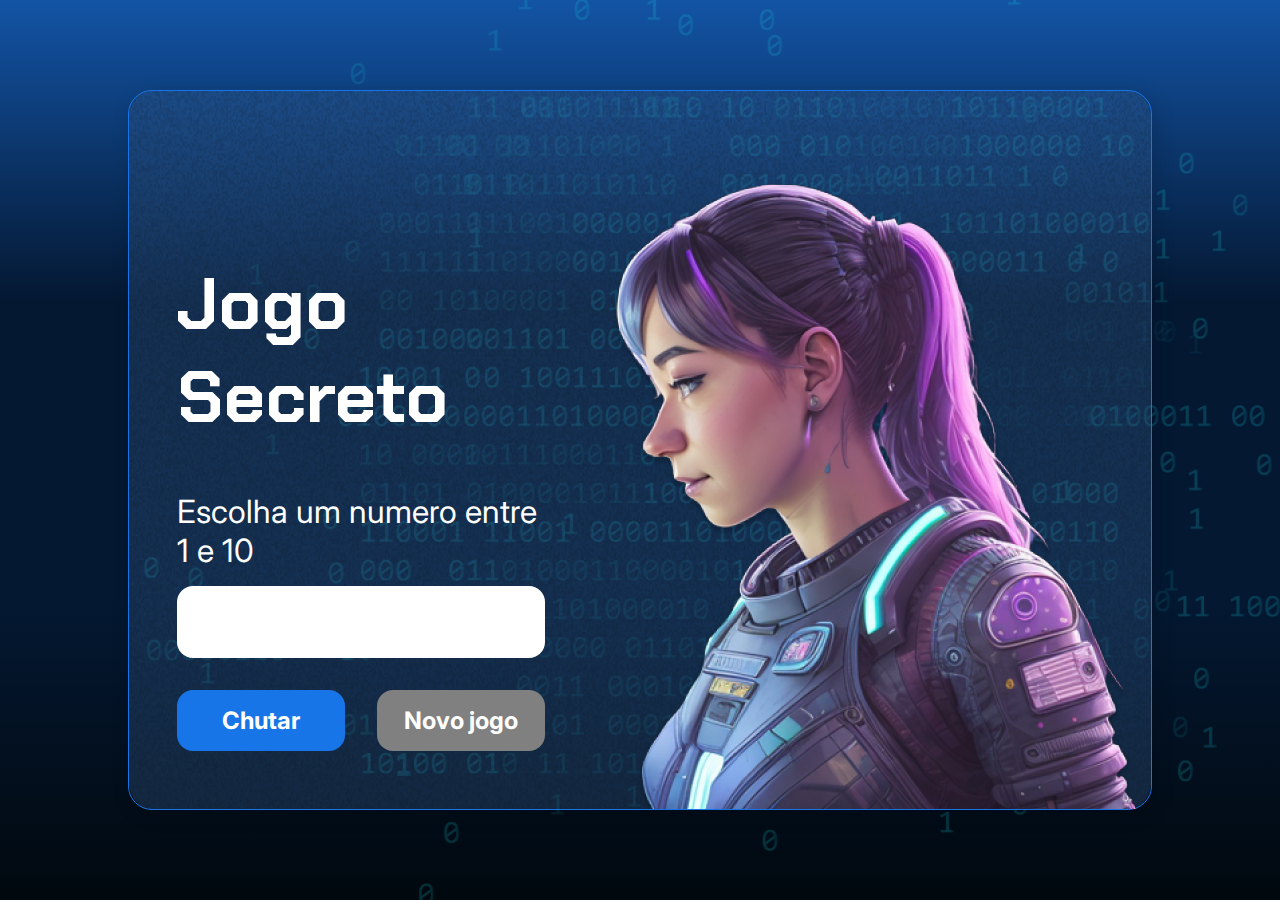
==== index.html @ 3c9b4053 "Arquivos do curso" ====
<!DOCTYPE html>
<html lang="pt-br">
  <head>
    <meta charset="UTF-8" />
    <meta name="viewport" content="width=device-width, initial-scale=1.0" />
    <script src="https://code.responsivevoice.org/responsivevoice.js"></script>
    <link rel="preconnect" href="https://fonts.googleapis.com" />
    <link rel="preconnect" href="https://fonts.gstatic.com" crossorigin />
    <link
      href="https://fonts.googleapis.com/css2?family=Chakra+Petch:wght@700&family=Inter:wght@400;700&display=swap"
      rel="stylesheet"
    />
    <link rel="stylesheet" href="style.css" />
    <title>JS Game</title>
  </head>

  <body>
    <div class="container">
      <div class="container__conteudo">
        <div class="container__informacoes">
          <div class="container__texto">
            <h1></h1>
            <p class="texto__paragrafo"></p>
          </div>
          <input type="number" min="1" max="10" class="container__input" />
          <div class="chute container__botoes">
            <button onclick="verificarChute()" class="container__botao">
              Chutar
            </button>
            <button onclick="" id="reiniciar" class="container__botao" disabled>
              Novo jogo
            </button>
          </div>
        </div>
        <img
          src="./img/ia.png"
          alt="Uma pessoa olhando para a esquerda"
          class="container__imagem-pessoa"
        />
      </div>
    </div>

    <script src="app.js" defer></script>
  </body>
</html>
---- style.css ----
* {
    box-sizing: border-box;
    margin: 0;
    padding: 0;
    color: white;
}

body {
    background: linear-gradient(#1354A5 0%, #041832 33.33%, #041832 66.67%, #01080E 100%);
    height: 100vh;
    display: flex;
    align-items: center;
    justify-content: center;
}


body::before {
    background-image: url("img/code.png");
    background-repeat: no-repeat;
    background-position: right;
    content: "";
    display: block;
    position: absolute;
    width: 100%;
    height: 100%;
    opacity: 0.4;
}

.container {
    width: 80%;
    height: 80%;
    display: flex;
    align-items: center;
    justify-content: space-between;
    border-radius: 24px;
    border: 1px solid #1875E8;
    box-shadow: 4px 4px 20px 0px rgba(1, 8, 14, 0.15);
    background-image: url("img/Ruido.png");
    background-size: 100% 100%;
    position: relative;
}


.container__conteudo {
    display: flex;
    align-items: center;
    position: absolute;
    bottom: 0;
}

.container__informacoes {
    flex: 1;
    padding: 3rem;
}

.container__botao {
    border-radius: 16px;
    background: #1875E8;
    padding: 16px 24px;
    width: 100%;
    font-size: 24px;
    font-weight: 700;
    border: none;
    margin-top: 2rem;
}

.container__texto {
    margin: 16px 0 16px 0;
}

.container__texto-azul {
    color: #1875E8;
}

.container__input {
    width: 100%;
    height: 72px;
    border-radius: 16px;
    background-color: #FFF;
    border: none;
    color: #1875E8;
    padding: 2rem;
    font-size: 24px;
    font-weight: 700;
    font-family: 'Inter', sans-serif;
}

.container__botoes {
    display: flex;
    gap: 2em;
}

h1 {
    font-family: 'Chakra Petch', sans-serif;
    font-size: 72px;
    padding-bottom: 3rem;
}

p,
button {
    font-family: 'Inter', sans-serif;
}

.texto__paragrafo {
    font-size: 32px;
    font-weight: 400;
}

button:disabled {
    background-color: gray;
}

@media screen and (max-width: 1250px) {

    h1 {
        font-size: 50px;
    }

    .container__botao {
        font-size: 16px;
    }


    .texto__paragrafo {
        font-size: 24px;
    }

    .container__imagem-pessoa {
        display: none;
    }

    .container__conteudo {
        display: block;
        position: inherit;
    }

    .container__informacoes {
        padding: 1rem
    }
}
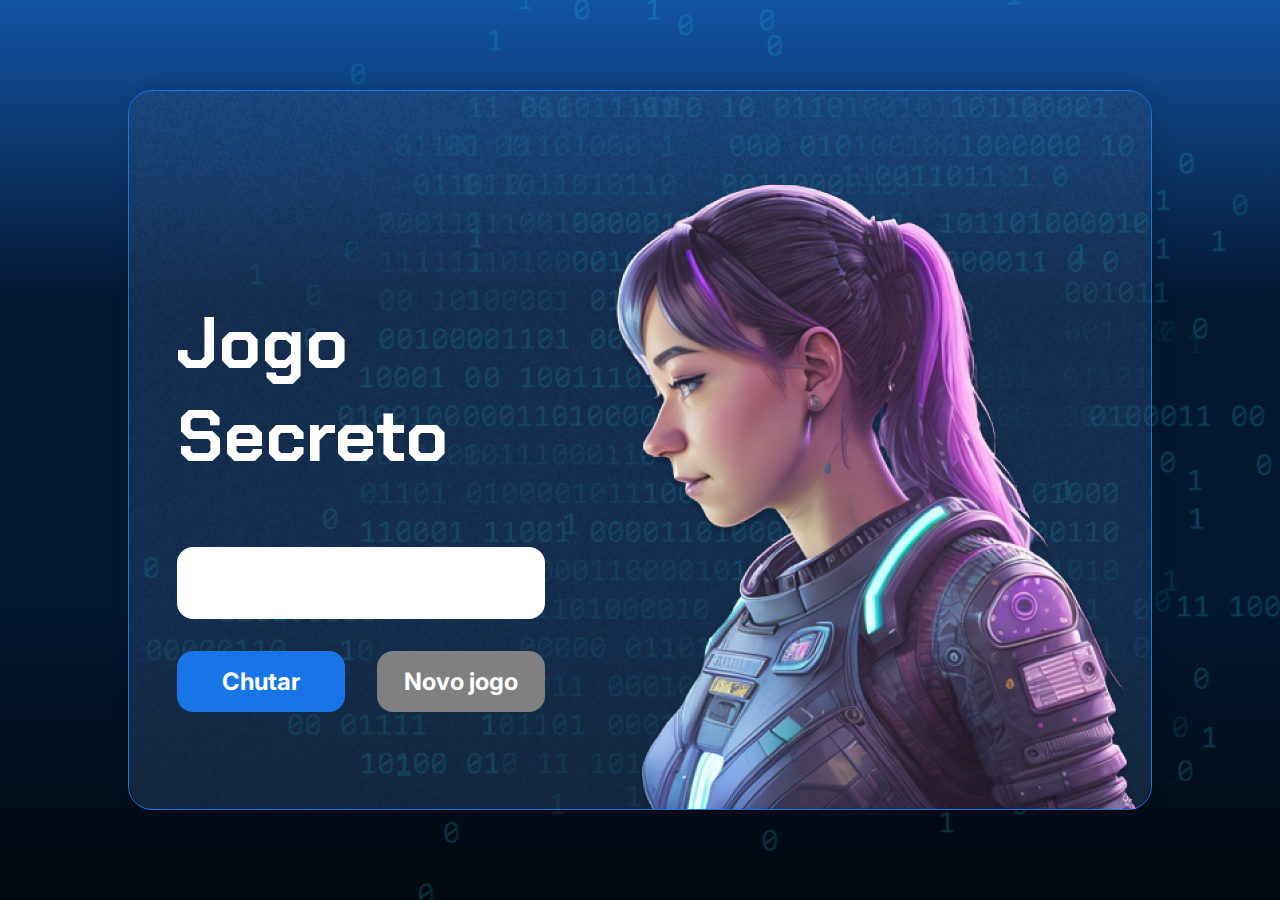
==== commit 0d41b20b: "add files" ====
--- a/index.html
+++ b/index.html
@@ -3,7 +3,7 @@
   <head>
     <meta charset="UTF-8" />
     <meta name="viewport" content="width=device-width, initial-scale=1.0" />
-    <script src="https://code.responsivevoice.org/responsivevoice.js"></script>
+    <script src="https://code.responsivevoice.org/responsivevoice.js?key=4468FOXg"></script>
     <link rel="preconnect" href="https://fonts.googleapis.com" />
     <link rel="preconnect" href="https://fonts.gstatic.com" crossorigin />
     <link
@@ -19,15 +19,24 @@
       <div class="container__conteudo">
         <div class="container__informacoes">
           <div class="container__texto">
-            <h1></h1>
+            <h1 class="texto__titulo"></h1>
             <p class="texto__paragrafo"></p>
           </div>
           <input type="number" min="1" max="10" class="container__input" />
           <div class="chute container__botoes">
-            <button onclick="verificarChute()" class="container__botao">
+            <button
+              onclick="verificarChute()"
+              id="chute"
+              class="container__botao"
+            >
               Chutar
             </button>
-            <button onclick="" id="reiniciar" class="container__botao" disabled>
+            <button
+              onclick="novoJogo()"
+              id="reiniciar"
+              class="container__botao"
+              disabled
+            >
               Novo jogo
             </button>
           </div>
--- a/style.css
+++ b/style.css
@@ -1,140 +1,157 @@
 * {
-    box-sizing: border-box;
-    margin: 0;
-    padding: 0;
-    color: white;
+  box-sizing: border-box;
+  margin: 0;
+  padding: 0;
+  color: white;
 }
 
 body {
-    background: linear-gradient(#1354A5 0%, #041832 33.33%, #041832 66.67%, #01080E 100%);
-    height: 100vh;
-    display: flex;
-    align-items: center;
-    justify-content: center;
+  background: linear-gradient(
+    #1354a5 0%,
+    #041832 33.33%,
+    #041832 66.67%,
+    #01080e 100%
+  );
+  height: 100vh;
+  display: flex;
+  align-items: center;
+  justify-content: center;
 }
 
-
 body::before {
-    background-image: url("img/code.png");
-    background-repeat: no-repeat;
-    background-position: right;
-    content: "";
-    display: block;
-    position: absolute;
-    width: 100%;
-    height: 100%;
-    opacity: 0.4;
+  background-image: url("img/code.png");
+  background-repeat: no-repeat;
+  background-position: right;
+  content: "";
+  display: block;
+  position: absolute;
+  width: 100%;
+  height: 100%;
+  opacity: 0.4;
 }
 
 .container {
-    width: 80%;
-    height: 80%;
-    display: flex;
-    align-items: center;
-    justify-content: space-between;
-    border-radius: 24px;
-    border: 1px solid #1875E8;
-    box-shadow: 4px 4px 20px 0px rgba(1, 8, 14, 0.15);
-    background-image: url("img/Ruido.png");
-    background-size: 100% 100%;
-    position: relative;
+  width: 80%;
+  height: 80%;
+  display: flex;
+  align-items: center;
+  justify-content: space-between;
+  border-radius: 24px;
+  border: 1px solid #1875e8;
+  box-shadow: 4px 4px 20px 0px rgba(1, 8, 14, 0.15);
+  background-image: url("img/Ruido.png");
+  background-size: 100% 100%;
+  position: relative;
 }
 
+.texto__titulo {
+  animation: pulse 2s infinite;
+}
+
+@keyframes pulse {
+  0% {
+    transform: scale(1);
+  }
+  50% {
+    transform: scale(1.1);
+  }
+  100% {
+    transform: scale(1);
+  }
+}
 
 .container__conteudo {
-    display: flex;
-    align-items: center;
-    position: absolute;
-    bottom: 0;
+  display: flex;
+  align-items: center;
+  position: absolute;
+  bottom: 0;
 }
 
 .container__informacoes {
-    flex: 1;
-    padding: 3rem;
+  flex: 1;
+  padding: 3rem;
 }
 
 .container__botao {
-    border-radius: 16px;
-    background: #1875E8;
-    padding: 16px 24px;
-    width: 100%;
-    font-size: 24px;
-    font-weight: 700;
-    border: none;
-    margin-top: 2rem;
+  border-radius: 16px;
+  background: #1875e8;
+  padding: 16px 24px;
+  width: 100%;
+  font-size: 24px;
+  font-weight: 700;
+  border: none;
+  margin-top: 2rem;
 }
 
 .container__texto {
-    margin: 16px 0 16px 0;
+  margin: 16px 0 16px 0;
 }
 
 .container__texto-azul {
-    color: #1875E8;
+  color: #1875e8;
 }
 
 .container__input {
-    width: 100%;
-    height: 72px;
-    border-radius: 16px;
-    background-color: #FFF;
-    border: none;
-    color: #1875E8;
-    padding: 2rem;
-    font-size: 24px;
-    font-weight: 700;
-    font-family: 'Inter', sans-serif;
+  width: 100%;
+  height: 72px;
+  border-radius: 16px;
+  background-color: #fff;
+  border: none;
+  color: #1875e8;
+  padding: 2rem;
+  font-size: 24px;
+  font-weight: 700;
+  font-family: "Inter", sans-serif;
 }
 
 .container__botoes {
-    display: flex;
-    gap: 2em;
+  display: flex;
+  gap: 2em;
 }
 
 h1 {
-    font-family: 'Chakra Petch', sans-serif;
-    font-size: 72px;
-    padding-bottom: 3rem;
+  font-family: "Chakra Petch", sans-serif;
+  font-size: 72px;
+  padding-bottom: 3rem;
 }
 
 p,
 button {
-    font-family: 'Inter', sans-serif;
+  font-family: "Inter", sans-serif;
 }
 
 .texto__paragrafo {
-    font-size: 32px;
-    font-weight: 400;
+  font-size: 32px;
+  font-weight: 400;
 }
 
 button:disabled {
-    background-color: gray;
+  background-color: gray;
 }
 
 @media screen and (max-width: 1250px) {
+  h1 {
+    font-size: 50px;
+  }
 
-    h1 {
-        font-size: 50px;
-    }
+  .container__botao {
+    font-size: 16px;
+  }
 
-    .container__botao {
-        font-size: 16px;
-    }
+  .texto__paragrafo {
+    font-size: 24px;
+  }
 
+  .container__imagem-pessoa {
+    display: none;
+  }
 
-    .texto__paragrafo {
-        font-size: 24px;
-    }
+  .container__conteudo {
+    display: block;
+    position: inherit;
+  }
 
-    .container__imagem-pessoa {
-        display: none;
-    }
-
-    .container__conteudo {
-        display: block;
-        position: inherit;
-    }
-
-    .container__informacoes {
-        padding: 1rem
-    }
-}+  .container__informacoes {
+    padding: 1rem;
+  }
+}
